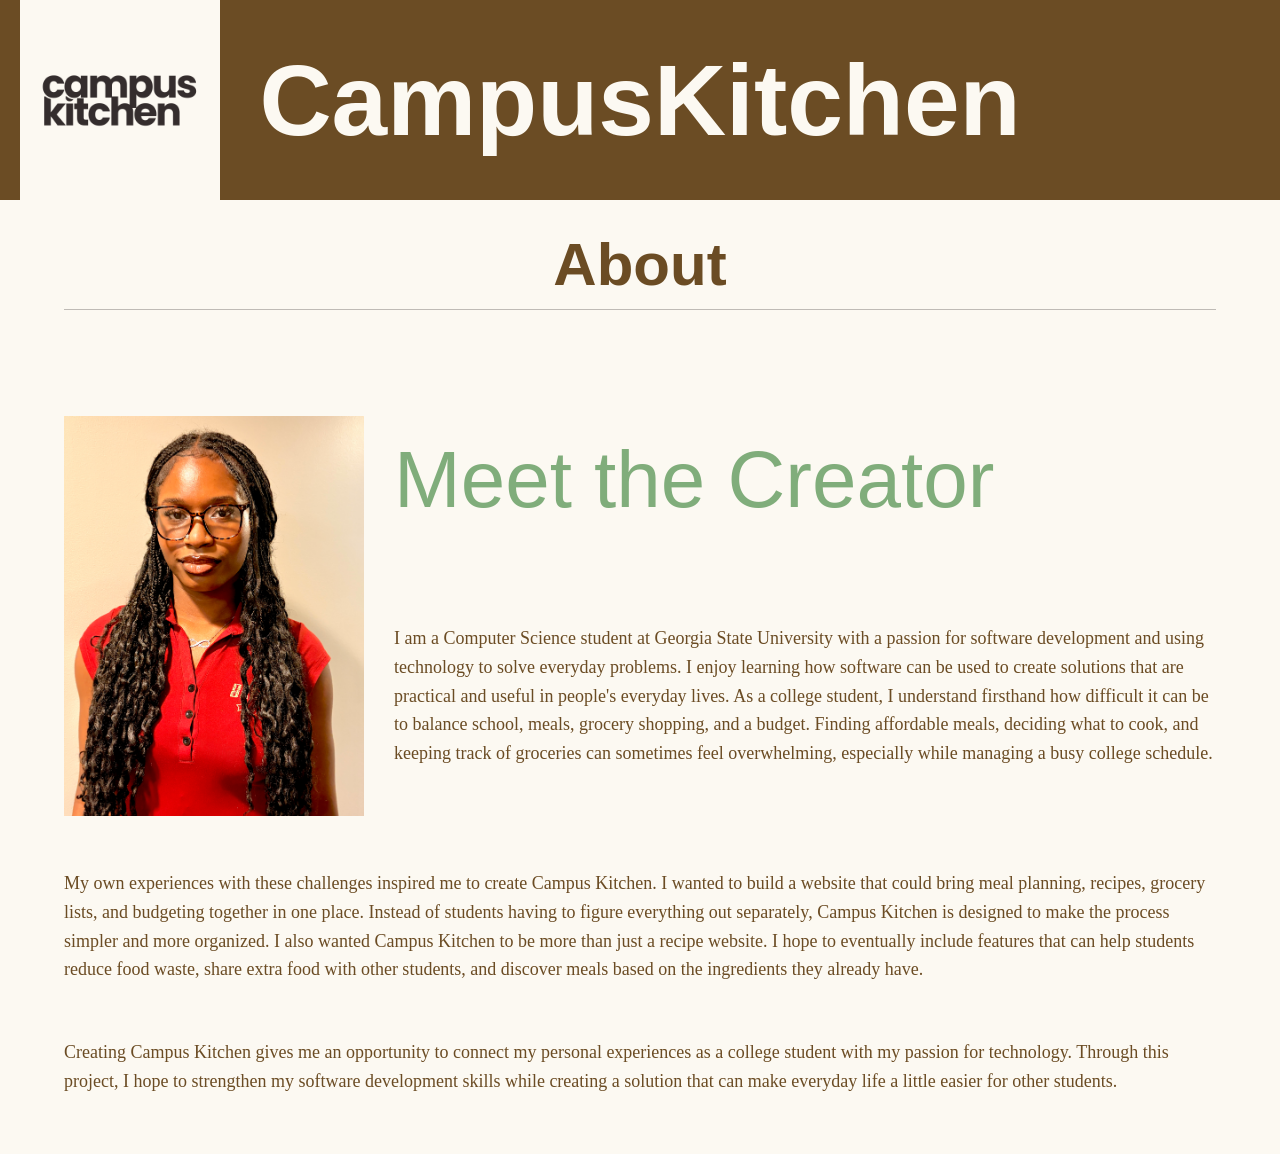
==== index.html @ 69041459 "created custom color propertiesfor my color palette" ====
<!--Create an about page for your site or application and an external stylesheet to 
choose a palette of colors and fonts.   Write a few paragraphs explaining why you 
created your site or application, and talk about why you felt motivated to create it.
 Include an image of yourself (optional), and a logo if you'd like to have one. 
 Create a color palette for your stylesheet by writing the colors in to the comments
  of your style sheet. Use colors from your palette for your page background color 
  and text you use in your page. Include links to your social media presence or one 
  for your business or application.-->

<!DOCTYPE html>
<html lang = "en">
    <head>
        <meta charset="UTF-8">
        <meta name= " viewport" content="width = device-width, initial-scale= 1.0">
        <title>CampusKitchen</title>
        <link rel="icon" type="image/png" href="images/campus_kitchen.png">
        <link rel="stylesheet" href="stylesheet.css">
    </head>
    <body>
        <div class = "header">
            <img  id = "logo" src="images/campus_kitchen.png">
           <h1 class = "header-text">CampusKitchen</h1>

        </div>

        <h1 id = "about">About</h1>

        
        <hr>
        <br>

        
        <div id="about-destiny">
            <img id = "destiny" src ="images/destiny.jpg">
            <p class="meet-creator">Meet the Creator</p>
            <p>
                I am a Computer Science student at Georgia State University 
                with a passion for software development and using technology 
                to solve everyday problems. I enjoy learning how software can 
                be used to create solutions that are practical and useful in 
                people's everyday lives. As a college student, I understand firsthand how difficult 
                it can be to balance school, meals, grocery shopping, and a budget.
                 Finding affordable meals, deciding what to cook, and keeping track of 
                 groceries can sometimes feel overwhelming, especially while managing 
                 a busy college schedule.

            </p>
        </div>
        <div id = "about-website">
            
            <p>
                My own experiences with these challenges inspired me to create Campus Kitchen.
                 I wanted to build a website that could bring meal planning, recipes, grocery
                  lists, and budgeting together in one place. Instead of students having to 
                  figure everything out separately, Campus Kitchen is designed to make the 
                  process simpler and more organized.  I also wanted Campus Kitchen to be more than just a recipe website. 
                I hope to eventually include features that can help students reduce 
                food waste, share extra food with other students, and discover meals 
                based on the ingredients they already have.



            </p>
            
            <br>
            <p>
                Creating Campus Kitchen gives me an opportunity to connect my personal 
                experiences as a college student with my passion for technology. Through 
                this project, I hope to strengthen my software development skills while 
                creating a solution that can make everyday life a little easier for other
                students.
            </p>

        </div>

    </body>
</html>
---- stylesheet.css ----
/* 
   COLOR PALETTE : i want natural tones and earth colors for this website to represent cleaning eating
   - Brown:     rgb(107, 76, 36)
   - Cream:     rgb(252, 249, 242)
   - Green:     rgb(128, 173, 123)
   - Black/Grey:rgba(52, 45, 45)
   */

/* Page body with your cream background color */
:root{
    --cream: rgb(252, 249, 242);
    --brown:  rgb(107, 76, 36);
    --green:  rgb(128, 173, 123);
    --grey: rgba(52, 45, 45);

}


body {
    background-color: var(--cream);
    margin: 0;
    padding: 0 0 40px 0; /* Clears default margins; pads bottom */
    font-family:Georgia, 'Times New Roman', Times, serif;
}

/* Header layout using Flexbox and Relative positioning */
.header {
    display: flex;
    justify-content: center; 
    align-items: center; 
    background-color: var(--brown); 
    height: 200px; 
    width: 100%; 
    position: relative; /* Allows the logo to position itself absolutely on the left */
}

/*  far left of the brown header div */
#logo {
    position: absolute;
    left: 20px; /* Gives some spacing from the left edge */
    width: 200px; 
}

/* Centered header text */
.header-text {
    color:var(--cream); 
    font-size: 100px; 
    font-family: Impact, Haettenschweiler, 'Arial Narrow Bold', sans-serif; 
    margin: 0;
}

/* About header */
#about {
    display: flex; 
    justify-content: center; 
    align-items: center; 
    color: var(--brown); 
    font-size: 60px; 
    font-family:Impact, Haettenschweiler, 'Arial Narrow Bold', sans-serif; 
    margin-top: 30px;
    margin-bottom: 10px;
}

/* Horizontal rule color adjustment to fit theme */
hr {
    border: 0;
    height: 1px;
    background-color: rgba(52, 45, 45, 0.3);
    width: 90%;
}

/* Creator section container */
#about-destiny {
    width: 90%;
    margin: 30px auto;
}

/* Floats the creator picture and indents the text around it */
#destiny {
    float: left;
    margin-right: 30px; /* Creates the text indentation spacing */
    margin-bottom: 15px;
    height: 400px; 
    width: 300px; 
    object-fit: cover; /* Keeps the picture from looking stretched */
}

/* Subheading inside the creator section */
#about-destiny h2.header-text {
    color: var(--brown); /* Changes this specific text to brown so it stands out on the cream background */
    font-size: 35px;
    margin-top: 0;
    text-align: left; /* Aligns with the floated text */
}

p {
    color: var(--brown); 
    font-size: 18px;
    line-height: 1.6;
}

/* Website section container */
#about-website {
    width: 90%;
    margin: 0 auto;
    clear: both; /* Prevents the website text from wrapping into the floated photo */
    padding-top: 20px;
}
.meet-creator {
    font-size: 80px;
    font-family:Impact, Haettenschweiler, 'Arial Narrow Bold', sans-serif;
    color: var(--green);
}
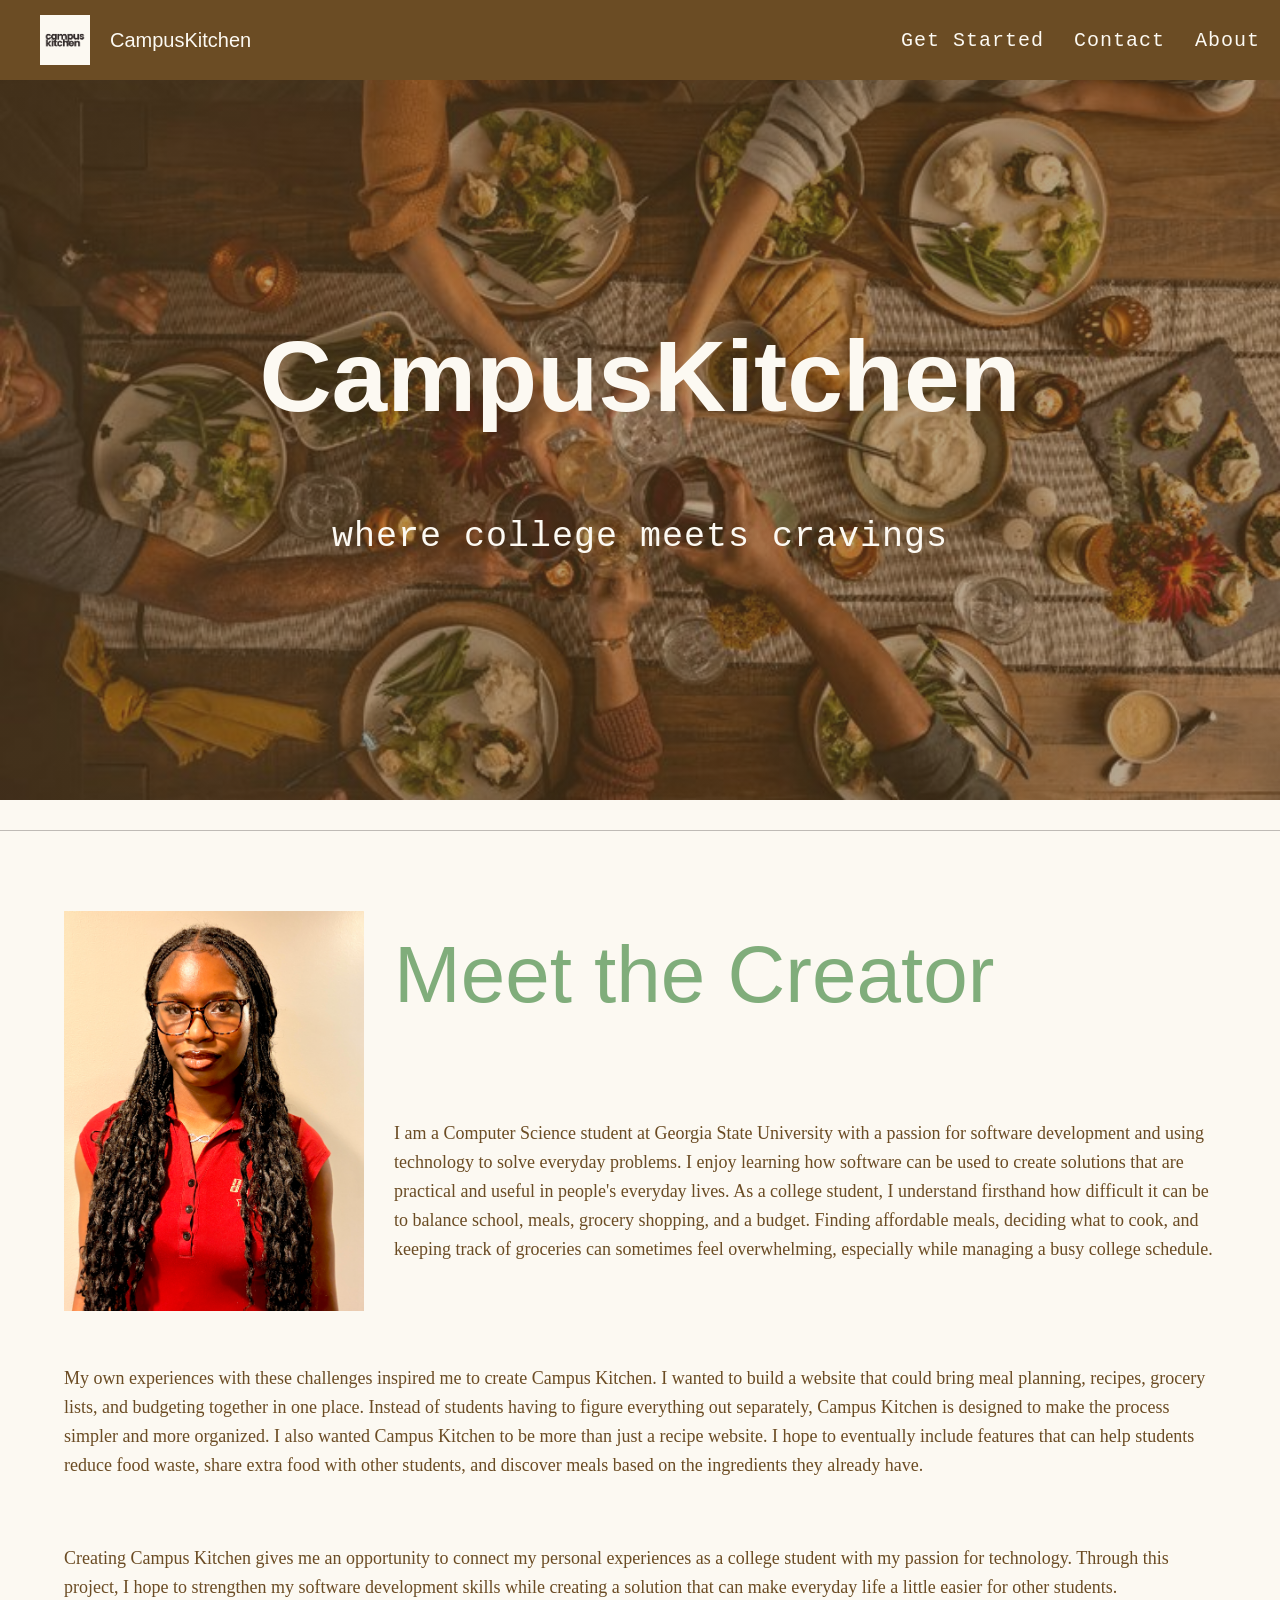
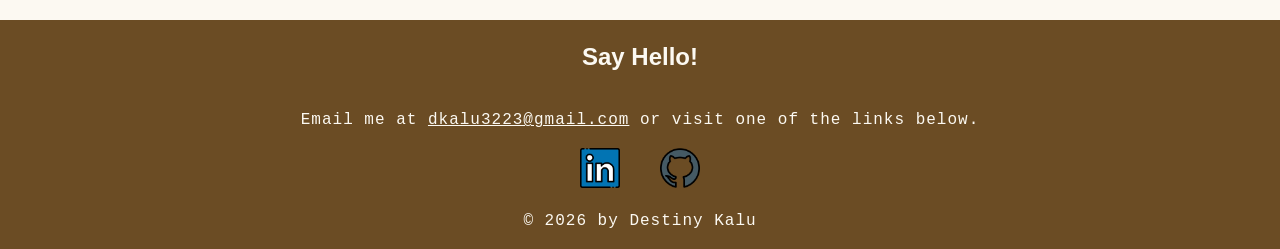
==== commit d0473e14: "feat: update College Kitchen layout and styling * Used Flexbox to create the About page layout * Upd" ====
--- a/index.html
+++ b/index.html
@@ -18,18 +18,30 @@
         <link rel="stylesheet" href="stylesheet.css">
     </head>
     <body>
-        <div class = "header">
-            <img  id = "logo" src="images/campus_kitchen.png">
-           <h1 class = "header-text">CampusKitchen</h1>
+        <div class = "bg-brown-dark header">
+    
+               <div class="logo">
+                    <img src="images/campus_kitchen.png">
+                    <p >CampusKitchen</p>
+                </div>
+                
+                <ul class="nav-list">
+                    <li ><a href=""">Get Started</a></li>
+                    <li ><a href="#contact">Contact</a></li>
+                    <li ><a href="#about-destiny">About</a></li>
+                </ul>
+    
+        
 
         </div>
+        <hgroup >
+            <h1>CampusKitchen</h1>
+            <p class="tagline"> where college meets cravings</p>
 
-        <h1 id = "about">About</h1>
+        </hgroup>
 
-        
+        <br>
         <hr>
-        <br>
-
         
         <div id="about-destiny">
             <img id = "destiny" src ="images/destiny.jpg">
@@ -74,5 +86,23 @@
 
         </div>
 
+     <footer id="contact" class="bg-brown-dark">
+        <h2>Say Hello!</h2>
+        <p>Email me at <a href="mailto:email@example.com">dkalu3223@gmail.com</a> or visit one of the links below.</p>
+        <ul class="list-reset">
+            <li>
+                <a href="https://www.linkedin.com/in/uzoarukalu/" target="_blank">
+                    <img src="images/linkedin_1383262.png" alt="linkedin" class="icons">
+                </a>
+            </li>
+            <li>
+                <a href="https://github.com/destinykalu" target="_blank">
+                    <img src="images/github_889192.png" alt="github" class="icons">
+                </a>
+            </li>
+        </ul>
+        <p>© 2026 by Destiny Kalu</p>
+     </footer>
+
     </body>
 </html>
--- a/stylesheet.css
+++ b/stylesheet.css
@@ -6,7 +6,7 @@
    - Black/Grey:rgba(52, 45, 45)
    */
 
-/* Page body with your cream background color */
+/* color palette */
 :root{
     --cream: rgb(252, 249, 242);
     --brown:  rgb(107, 76, 36);
@@ -15,37 +15,118 @@
 
 }
 
-
+.bg-brown-dark{
+    background: var(--brown);
+    color: var(--cream);
+}
+.bg-brown-light{
+    background: var(--cream);
+    color: var(--brown);
+}
+.bg-green-light{
+    background: var(--cream);
+    color: var(--green);
+}
+.bg-green-dark{
+    background: var(--green);
+    color: var(--cream);
+}
+
+
+
+
+html{
+    box-sizing: border-box;
+
+}
+*,*::before,*::after{
+    box-sizing: inherit;
+}
+html, body{
+    height: 100%;
+}
 body {
     background-color: var(--cream);
     margin: 0;
     padding: 0 0 40px 0; /* Clears default margins; pads bottom */
     font-family:Georgia, 'Times New Roman', Times, serif;
+    line-height: 1.4;
+}
+hgroup{
+    background-image: linear-gradient( rgb(107 76 36 / .5), rgb(107 76 36 / .5)),
+    url(images/What\'sForDinner.jpeg);
+    height: 800px;
+    background-repeat: no-repeat;
+    background-size: cover;
+    color: var(--cream);
+    font-size: 50px;
+    font-family: Impact, Haettenschweiler, 'Arial Narrow Bold', sans-serif;
+    display: flex;
+    flex-direction: column;
+    align-items: center;
+    justify-content: center;
+    text-align: center;
+    padding: 0;
+    margin: 0;
+}
+hgroup p{
+    letter-spacing: 1px;
+    font-size: 35px;
+    font-family: "DM Mono", monospace;;
+}
+/* Horizontal rule color adjustment to fit theme */
+hr {
+    border: 0;
+    height: 1px;
+    background-color: rgba(52, 45, 45, 0.3);
+    width: 100%;
 }
 
 /* Header layout using Flexbox and Relative positioning */
+
 .header {
     display: flex;
-    justify-content: center; 
-    align-items: center; 
-    background-color: var(--brown); 
-    height: 200px; 
-    width: 100%; 
-    position: relative; /* Allows the logo to position itself absolutely on the left */
-}
-
-/*  far left of the brown header div */
-#logo {
-    position: absolute;
-    left: 20px; /* Gives some spacing from the left edge */
-    width: 200px; 
-}
-
-/* Centered header text */
-.header-text {
-    color:var(--cream); 
-    font-size: 100px; 
-    font-family: Impact, Haettenschweiler, 'Arial Narrow Bold', sans-serif; 
+    align-items: center;
+    justify-content: space-between;
+    position: fixed;
+    font-size: 20px;
+    font-family: Impact, Haettenschweiler, 'Arial Narrow Bold', sans-serif;
+    padding: 0 20px;
+    height: 80px;
+    width: 100%;
+}
+
+
+.logo {
+    display: flex;
+    align-items: center;
+  
+  
+}
+
+.header img {
+    height: 50px;
+    margin: 20px;
+}
+
+.nav-list {
+    display: flex;
+    list-style: none;
+    margin: 0;
+    padding: 0;
+    gap: 30px;
+}
+
+.nav-list a {
+    color: inherit;
+    text-decoration: none;
+    letter-spacing: 1px;
+    font-family: "DM Mono", monospace;
+}
+.nav-list a:hover{
+    text-decoration: underline;
+}
+.tagline{
     margin: 0;
 }
 
@@ -61,13 +142,7 @@
     margin-bottom: 10px;
 }
 
-/* Horizontal rule color adjustment to fit theme */
-hr {
-    border: 0;
-    height: 1px;
-    background-color: rgba(52, 45, 45, 0.3);
-    width: 90%;
-}
+
 
 /* Creator section container */
 #about-destiny {
@@ -93,7 +168,7 @@
     text-align: left; /* Aligns with the floated text */
 }
 
-p {
+#about-destiny {
     color: var(--brown); 
     font-size: 18px;
     line-height: 1.6;
@@ -105,9 +180,41 @@
     margin: 0 auto;
     clear: both; /* Prevents the website text from wrapping into the floated photo */
     padding-top: 20px;
+    color: var(--brown); 
+    font-size: 18px;
+    line-height: 1.6;
 }
 .meet-creator {
     font-size: 80px;
     font-family:Impact, Haettenschweiler, 'Arial Narrow Bold', sans-serif;
     color: var(--green);
 }
+/*Footer
+--------------------------------------*/
+footer{
+    font-family: Impact, Haettenschweiler, 'Arial Narrow Bold', sans-serif;
+    display: flex;
+    flex-direction: column;
+    justify-content: center;
+    align-items: center;
+    
+}
+footer a{
+    
+    color: inherit;
+
+}
+footer p{
+    letter-spacing: 1px;
+    font-family: "DM Mono", monospace;
+}
+.list-reset{
+   display: flex;
+   list-style: none;
+   margin: 0;
+   padding: 0;
+   gap: 40px;
+}
+.icons{
+    height: 40px;
+}
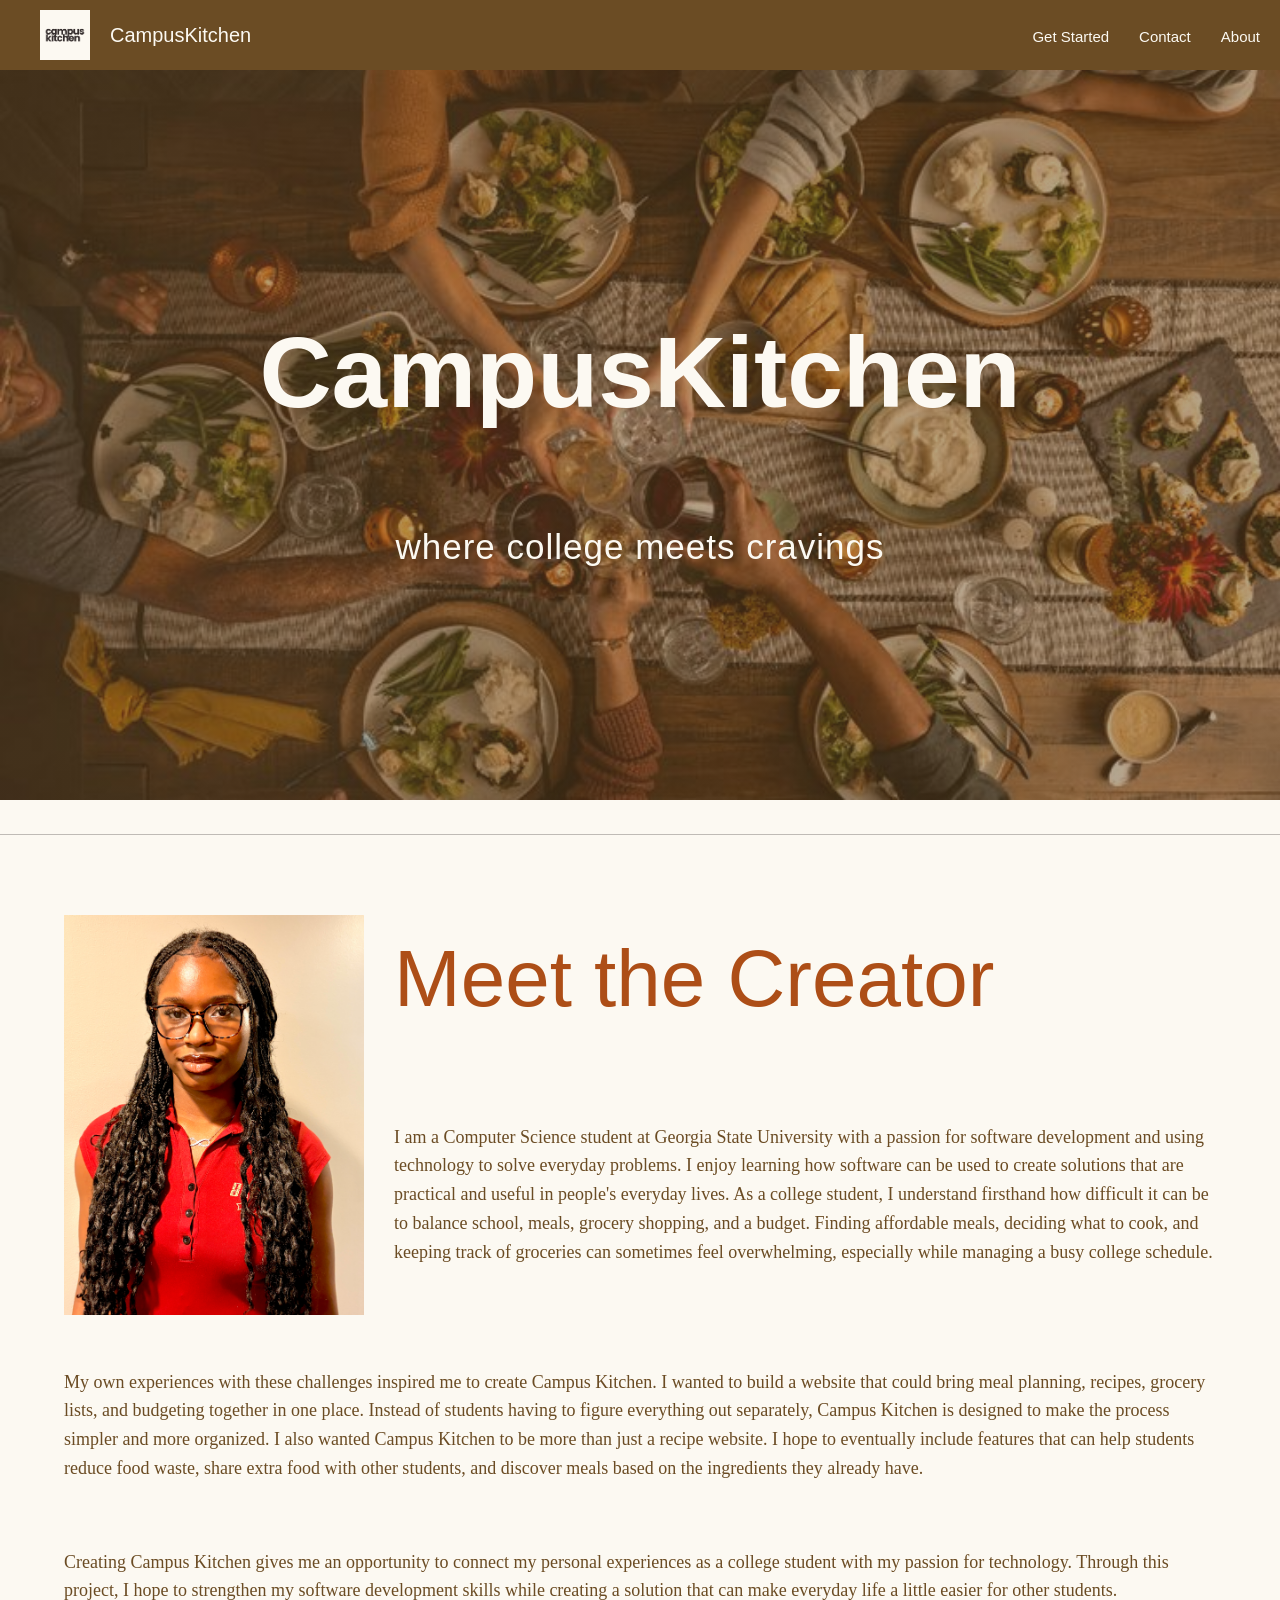
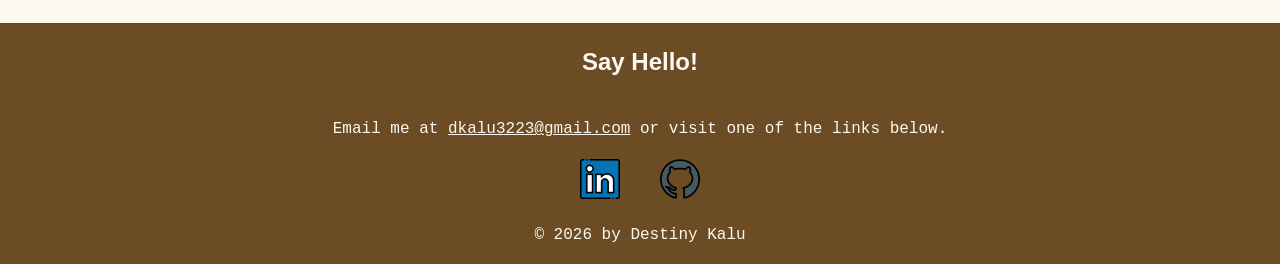
==== commit 7c2ede65: "Built cookbook page. Created add recipe modal" ====
--- a/index.html
+++ b/index.html
@@ -30,8 +30,6 @@
                     <li ><a href="#contact">Contact</a></li>
                     <li ><a href="#about-destiny">About</a></li>
                 </ul>
-    
-        
 
         </div>
         <hgroup >
@@ -103,6 +101,6 @@
         </ul>
         <p>© 2026 by Destiny Kalu</p>
      </footer>
-
+     <script src="script.js"></script>
     </body>
 </html>
--- a/stylesheet.css
+++ b/stylesheet.css
@@ -6,11 +6,11 @@
    - Black/Grey:rgba(52, 45, 45)
    */
 
-/* color palette */
+/* GENERAL CSS STYLING*/
 :root{
     --cream: rgb(252, 249, 242);
     --brown:  rgb(107, 76, 36);
-    --green:  rgb(128, 173, 123);
+    --green:  rgb(173, 78, 23);
     --grey: rgba(52, 45, 45);
 
 }
@@ -31,9 +31,69 @@
     background: var(--green);
     color: var(--cream);
 }
-
-
-
+.page-headers{
+    background-image: linear-gradient( rgb(107 76 36 / .5), rgb(107 76 36 / .5)),
+    url(images/What\'sForDinner.jpeg);
+    height: 170px;
+    color: var(--cream);
+    font-size: 20px;
+    font-family: Impact, Haettenschweiler, 'Arial Narrow Bold', sans-serif;
+    display: flex;
+    align-items:center;
+    justify-content: center;
+    text-align: center;
+    margin: 0;
+    padding-top: 75px;
+}
+/* Header layout using Flexbox and Relative positioning */
+
+.header {
+    display: flex;
+    align-items: center;
+    justify-content: space-between;
+    position: fixed;
+    font-size: 20px;
+    font-family: Impact, Haettenschweiler, 'Arial Narrow Bold', sans-serif;
+    padding: 0 20px;
+    height: 70px;
+    width: 100%;
+}
+
+
+.logo {
+    display: flex;
+    align-items: center;
+  
+  
+}
+
+.header img {
+    height: 50px;
+    margin: 20px;
+}
+
+.nav-list {
+    display: flex;
+    list-style: none;
+    margin: 0;
+    padding: 0;
+    gap: 30px;
+}
+
+.nav-list a {
+    color: inherit;
+    text-decoration: none;
+   font-size: 15px;
+  font-family: "Quicksand", sans-serif;
+}
+.nav-list a:hover{
+    text-decoration: underline;
+}
+.tagline{
+    margin: 0;
+}
+
+/*PAGE SETUPS*/
 
 html{
     box-sizing: border-box;
@@ -50,7 +110,7 @@
     margin: 0;
     padding: 0 0 40px 0; /* Clears default margins; pads bottom */
     font-family:Georgia, 'Times New Roman', Times, serif;
-    line-height: 1.4;
+    line-height: 1.6;
 }
 hgroup{
     background-image: linear-gradient( rgb(107 76 36 / .5), rgb(107 76 36 / .5)),
@@ -72,7 +132,7 @@
 hgroup p{
     letter-spacing: 1px;
     font-size: 35px;
-    font-family: "DM Mono", monospace;;
+   font-family: "Quicksand", sans-serif;
 }
 /* Horizontal rule color adjustment to fit theme */
 hr {
@@ -82,53 +142,6 @@
     width: 100%;
 }
 
-/* Header layout using Flexbox and Relative positioning */
-
-.header {
-    display: flex;
-    align-items: center;
-    justify-content: space-between;
-    position: fixed;
-    font-size: 20px;
-    font-family: Impact, Haettenschweiler, 'Arial Narrow Bold', sans-serif;
-    padding: 0 20px;
-    height: 80px;
-    width: 100%;
-}
-
-
-.logo {
-    display: flex;
-    align-items: center;
-  
-  
-}
-
-.header img {
-    height: 50px;
-    margin: 20px;
-}
-
-.nav-list {
-    display: flex;
-    list-style: none;
-    margin: 0;
-    padding: 0;
-    gap: 30px;
-}
-
-.nav-list a {
-    color: inherit;
-    text-decoration: none;
-    letter-spacing: 1px;
-    font-family: "DM Mono", monospace;
-}
-.nav-list a:hover{
-    text-decoration: underline;
-}
-.tagline{
-    margin: 0;
-}
 
 /* About header */
 #about {
@@ -205,7 +218,7 @@
 
 }
 footer p{
-    letter-spacing: 1px;
+  
     font-family: "DM Mono", monospace;
 }
 .list-reset{
@@ -217,4 +230,355 @@
 }
 .icons{
     height: 40px;
-}+}
+
+/*  COOKBOOK PAGE   */
+
+.cookbook-page-instructions{
+    font-family: "Quicksand", sans-serif;
+    letter-spacing: 2px;
+    font-size: 15px;
+    text-align: center;
+    color: var();
+
+}
+.search-recipes{
+    display: flex;
+    flex-direction: row;
+    justify-content: center;
+    align-items: stretch;
+    height: 80px;
+    gap: 15px;
+    width: 60%;
+    margin: 0 auto;
+    padding: 15px;
+    border-radius: 10px;
+    box-shadow: 5px 5px 10px var(--brown) ;
+}
+
+.search-recipes > *{
+    flex-grow: 1;
+}
+.search-input{
+   font-family: "Quicksand", sans-serif;
+    letter-spacing: 2px;
+    width: 80%;
+
+}
+select{
+     font-family: "Quicksand", sans-serif;
+    letter-spacing: 2px;
+    width: 100%;
+    height: 100%;
+    color: var(--brown);
+}
+.addbtn{
+    font-family: "Quicksand", sans-serif;
+    font-weight: 400;
+    font-size: 15px;
+    width: 20%;
+    letter-spacing: 2px;
+    color: var(--cream);
+    background-color:var(--brown);
+    border-radius: 3px;
+
+    
+
+}
+.my-recipes h3{
+    font-family: Impact, Haettenschweiler, 'Arial Narrow Bold', sans-serif;
+    color: var(--green);
+    font-size: 30px;
+    margin: 0 auto;
+}
+.recipe-grid{
+    display: grid;
+    grid-template-columns: repeat(3,1fr);
+    gap: 20px;
+    margin-bottom: 30px;
+}
+@media(min-width:768px){
+    .recipe-grid{
+        grid-template-columns: repeat(2,1fr);
+
+    }
+}
+@media(min-width:1024px){
+    .recipe-grid{
+        grid-template-columns:1fr;
+
+    }
+}
+
+.page-text{
+    padding: 0px 60px;
+}
+
+.recipe-card{
+    background-color: var(--cream);
+    border-radius: 12px;
+    box-shadow: 0px 4px 6px var(--brown) ;
+    overflow: hidden;
+    transition: transform 0.3s, box-shadow 0.3s;
+}
+
+.recipe-card:hover{
+     transition: translateY(-5px);
+    box-shadow: 5px 5px 10px var(--brown) ;
+
+
+}
+.recipe-content{
+    padding:20px;
+}
+.recipe-header{
+    
+}
+.empty-state{
+    display: flex;
+    flex-direction: column;
+    justify-content: center;
+    align-items: center;
+     font-family: "Quicksand", sans-serif;
+    font-weight: 400;
+    letter-spacing: 2px;
+    width: 100%;
+    height: 400px;
+     border-radius: 10px;
+    box-shadow: 5px 5px 10px var(--brown) ;
+    padding: 20px;
+    margin: 0 auto;
+    
+}
+.modal-overlay{
+    visibility: hidden;
+    background-color: rgba(52 45 45 /.5);
+    display: flex;
+    justify-content: center;
+    align-items: center;
+    position: fixed;
+    top: 0;
+    left: 0;
+    right: 0;
+    bottom: 0;
+    opacity: 0;
+    transition: opacity 0.3s ease-in-out, visibility .3s ease-in-out;
+    font-family:  "Quicksand", sans-serif;
+    letter-spacing: 2px ;
+}
+
+.modal-overlay.show{
+    opacity: 1;
+    visibility: visible;
+    pointer-events: auto;
+}
+.modal {
+    display: flex;
+    flex-direction: column;
+
+    width: 850px;
+    height: 700px;
+    max-height: 90vh;
+
+    box-sizing: border-box;
+    border-radius: 10px;
+    padding: 20px;
+    margin: 0 auto;
+     box-shadow: 3px 5px 15px var(--brown) ;
+}
+
+.modal-form {
+    flex: 1;
+    min-height: 0;
+}
+.modal h3{
+    font-family: Impact, Haettenschweiler, 'Arial Narrow Bold', sans-serif;
+    letter-spacing: 1px;
+    font-size: 25px;
+    margin: 0;
+    
+}
+.modal-header{
+    display: flex;
+    flex-direction: row;
+    justify-content: stretch;
+    align-items: center;
+    height: 60px;
+    width: 100%;
+    margin: 0 auto;
+    gap: 10px;
+    
+    
+}
+
+.modal-header input{
+    height: 30px;
+    font-family: Impact, Haettenschweiler, 'Arial Narrow Bold', sans-serif;
+    font-size: 25px;
+    letter-spacing: 1px;
+    color: var(--green);
+    flex: 1;
+    border: none;
+    border-bottom: 2px solid var(--brown);
+    outline: none;
+    background: transparent;
+    margin: 0;
+}
+.modal-close{
+    border: none;
+    outline: none;
+    color: var(--brown);
+    background: transparent;
+    font-size: 20px;
+   
+}
+
+.modal form {
+    display: grid;
+
+    height: 100%;
+    min-height: 0;
+
+    grid-template-columns: 1.3fr 2fr;
+
+    grid-template-rows:
+         minmax(0, 1fr)
+        minmax(0, 1fr)
+        auto;
+
+    grid-template-areas:
+        "details instructions"
+        "ingredients instructions"
+        "submit submit";
+
+    gap: 25px;
+}
+
+.submit-btn {
+    grid-area: submit;
+    justify-self: center;
+    align-self: center;
+    margin-top: 10px;
+    font-family: "Quicksand", sans-serif;
+    letter-spacing: 2px;
+    border:.5px solid var(--brown);
+    background: var(--brown);
+    color: var(--cream);
+     border-radius: 10px;
+     width:275px;
+     font-weight: 700;
+}
+.submit-btn:hover{
+    background: var(--cream);
+    color: var(--brown);
+    
+}
+
+.ingredients-form {
+    grid-area: ingredients;
+    min-height: 0;
+    overflow: hidden;
+    display: flex;
+    flex-direction: column;
+
+}
+.ingredients-form ul{
+     list-style: none;
+    padding: 0;
+    margin: 0;
+    flex: 1
+    min-height 0;
+
+    max-height: 250px;
+    overflow-y:auto;
+}
+
+.ingredients-form li {
+    list-style: none;
+    margin-bottom: 10px;
+
+}
+.ingredients-form input{
+    border: none;
+    border-bottom: 2px solid var(--brown);
+    background: transparent;
+    width: 100%;
+    box-sizing: border-box;
+     font-family: "Quicksand", sans-serif;
+    letter-spacing: 2px;
+
+}
+
+.recipe-descriptors{
+    grid-area: details;
+    display: flex;
+    flex-direction: column;
+    
+}
+.recipe-descriptors input{
+    border: none;
+    border-bottom: 2px solid var(--brown);
+    background: transparent;
+    font-family: "Quicksand", sans-serif;
+    letter-spacing: 2px;
+    
+}
+.recipe-instructions{
+    grid-area: instructions;
+    color: var(--brown);
+    overflow: hidden;
+   
+    
+}
+.recipe-instructions textarea{
+    font-family: "Quicksand", sans-serif;
+    letter-spacing: 2px;
+    padding: 20px;
+    border: .5px solid var(--brown);
+    border-radius: 10px;
+    box-shadow: 3px 5px 5px var(--brown) ;
+    resize: none;
+    width:450px;
+
+   
+
+
+}
+.upload-image{
+    display: flex;
+    flex-direction: row;
+    justify-content: center;
+    align-items: center;
+    font-family: "Quicksand", sans-serif;
+    font-weight: 400;
+    font-size: 13px;
+    letter-spacing: 2px;
+    width: 100%;
+    height: 50px;
+    border: .5px solid var(--brown);
+    border-radius: 10px;
+    box-shadow: 3px 5px 5px var(--brown) ;
+    padding: 20px;
+    margin-bottom: 15px;
+    box-sizing: border-box;
+    
+}
+.upload-image:hover{
+    background: var(--brown);
+    color: var(--cream);
+}
+.add-item{
+    border:.5px solid var(--brown);;
+    background: var(--brown);
+    color: var(--cream);
+     border-radius: 10px;
+     font-family: "Quicksand", sans-serif;
+     letter-spacing: 2px;
+     font-weight: 700;
+}
+.add-item:hover{
+    background: var(--cream);
+    color: var(--brown);
+    
+}
+
